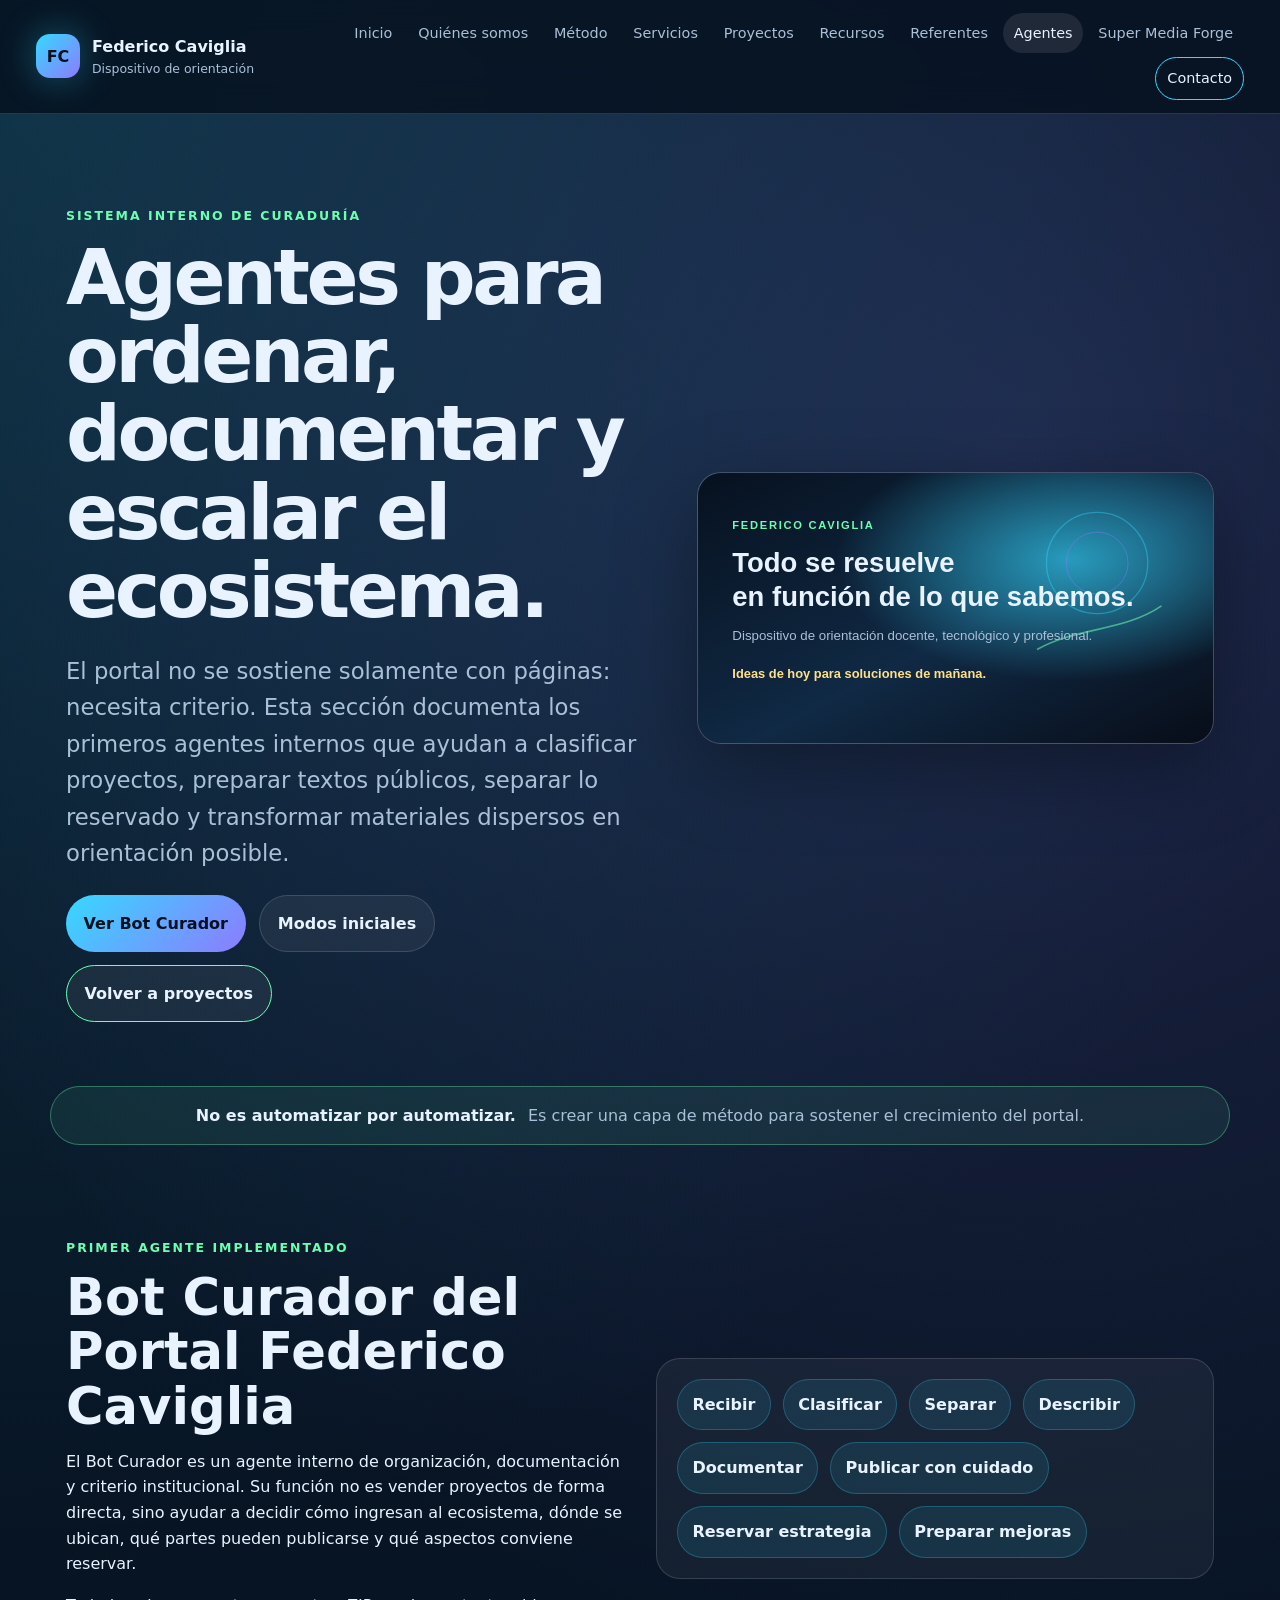
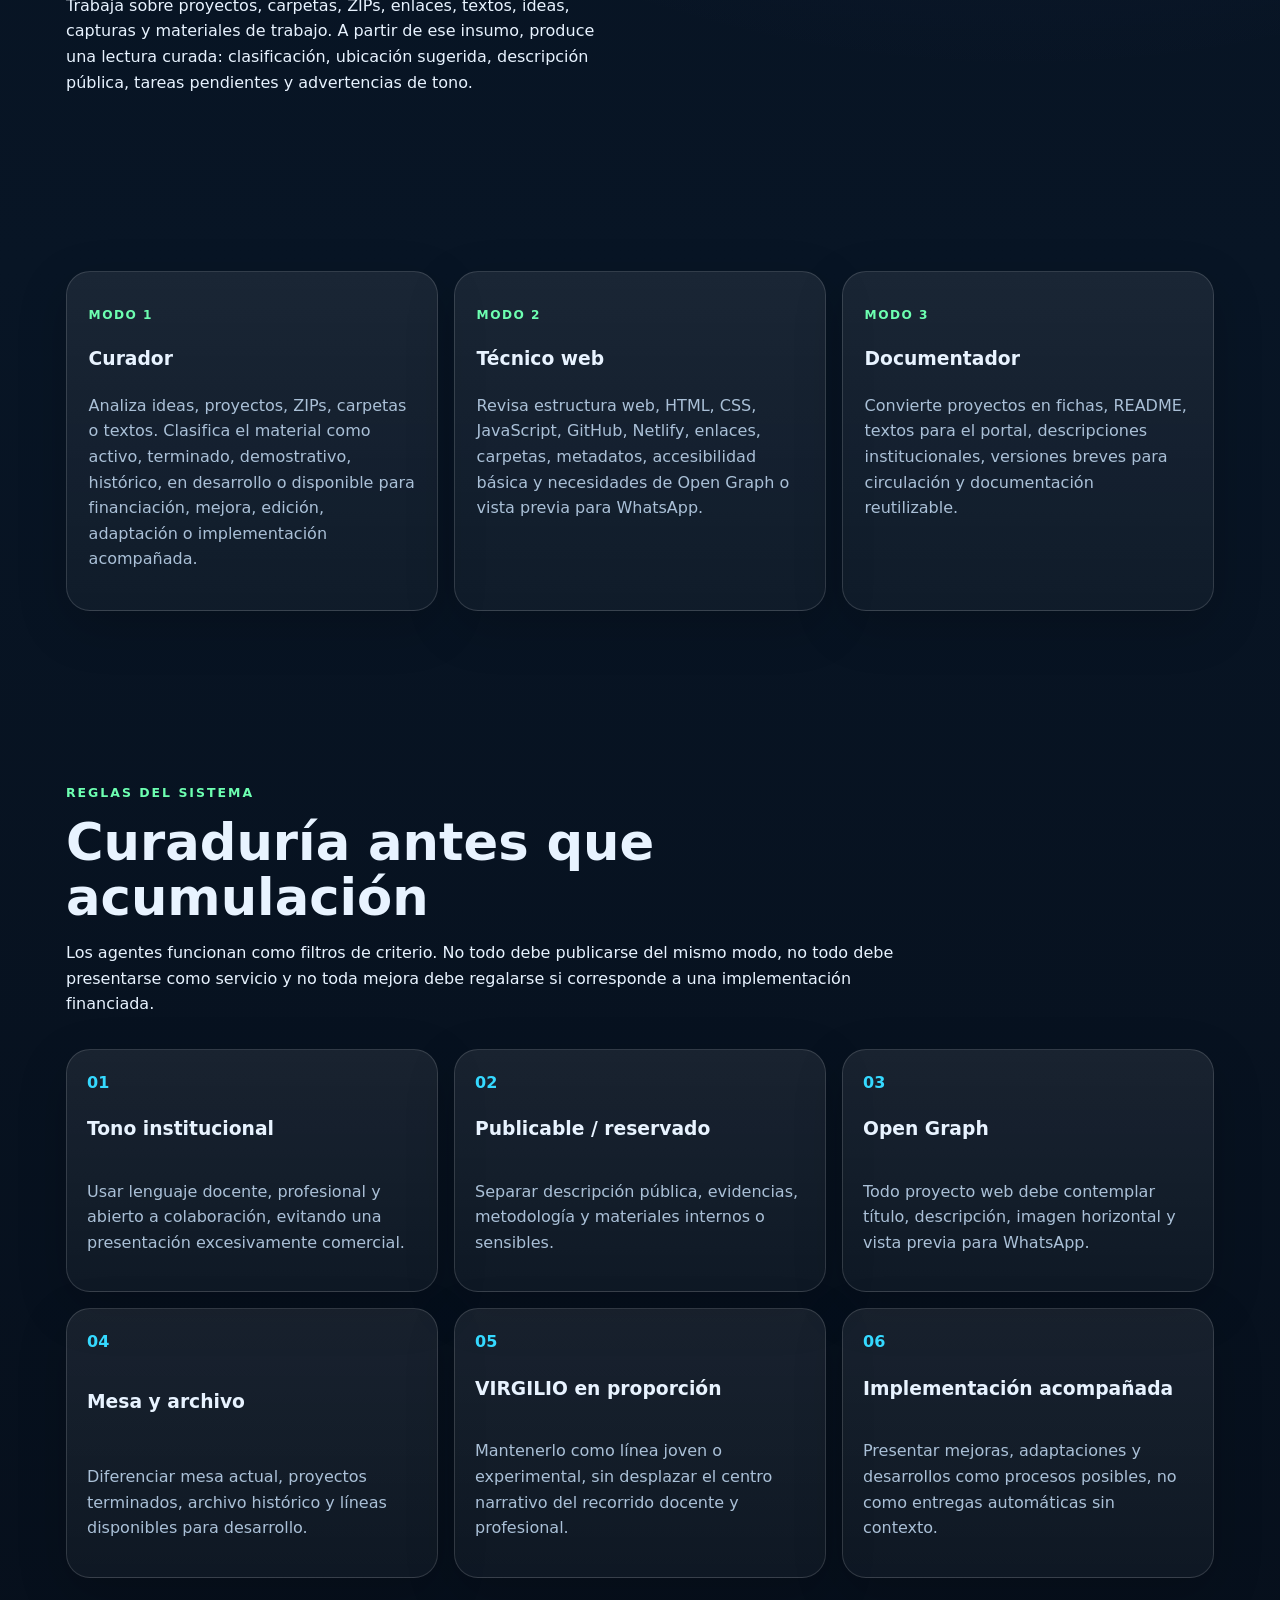
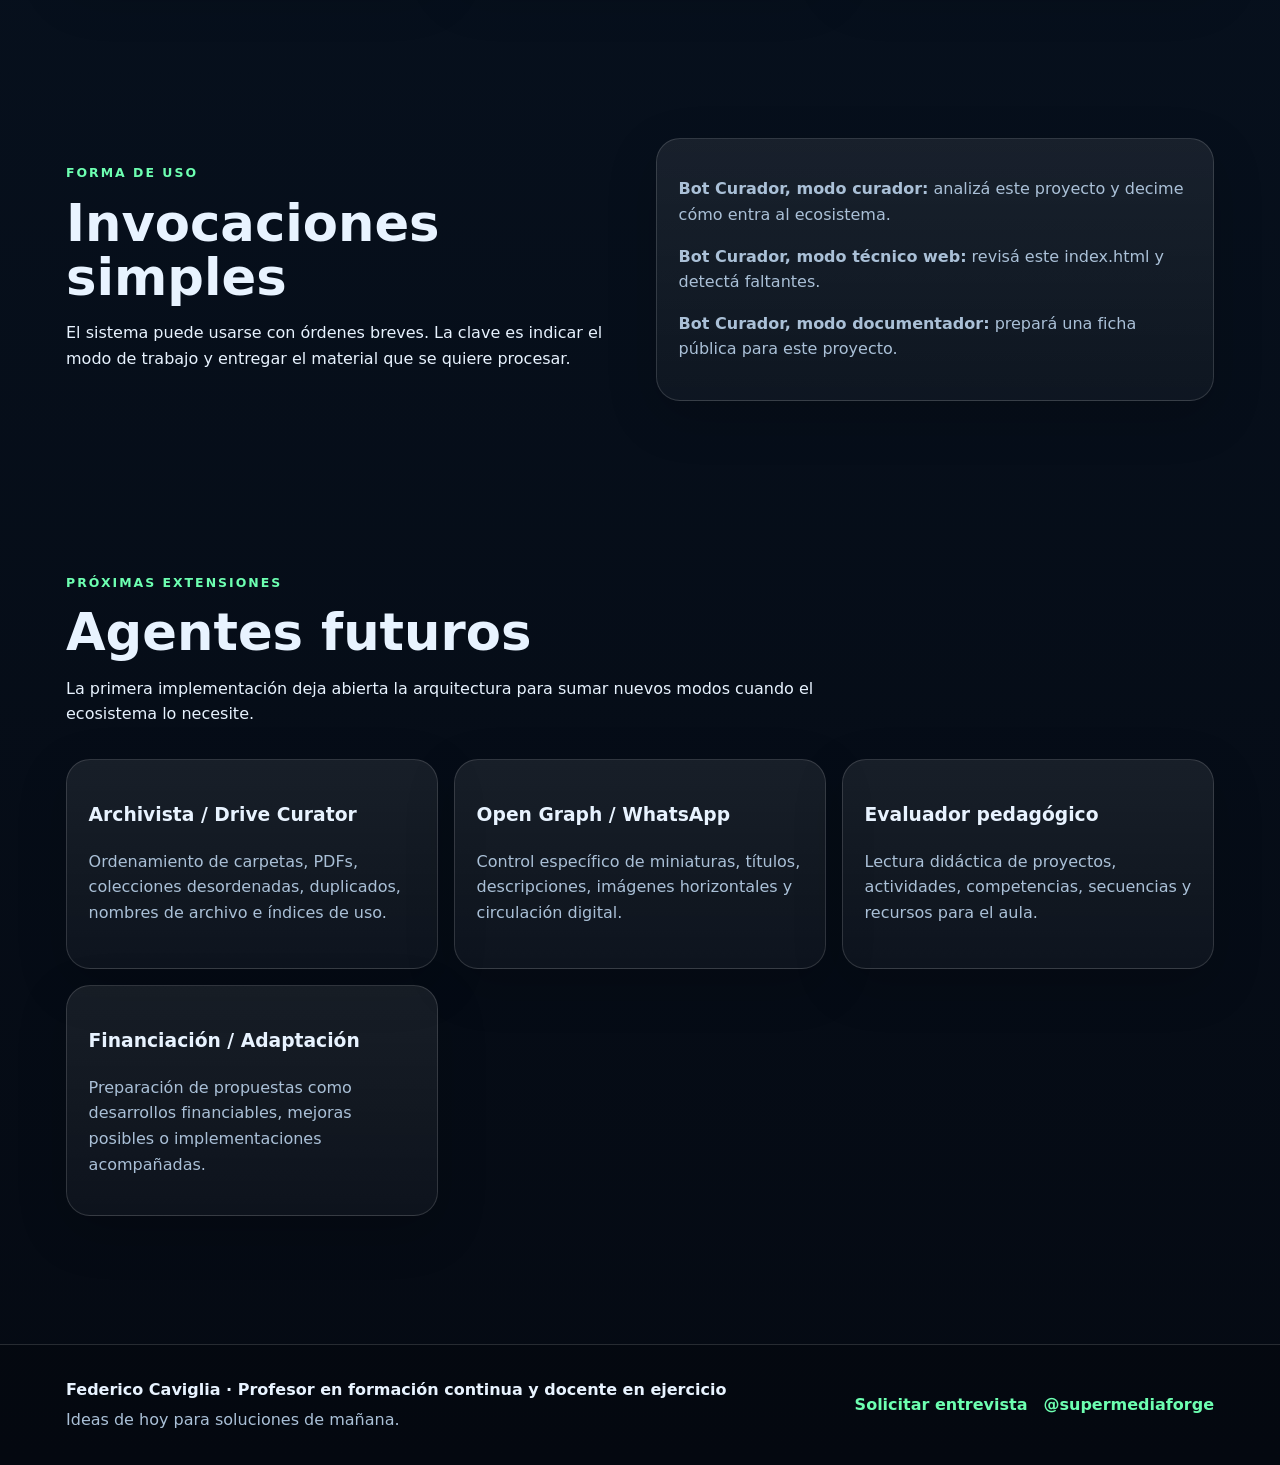
==== pages/agentes.html @ ff5e10d0 "Actualizacion del portal docente" ====
<!DOCTYPE html>
<html lang="es-UY">
<head>
  <meta charset="UTF-8" />
  <meta name="viewport" content="width=device-width, initial-scale=1.0" />
  <title>Agentes internos | Federico Caviglia</title>
  <meta name="description" content="Sistema de agentes internos para curar, documentar y escalar el ecosistema educativo, web y profesional de Federico Caviglia." />
  <meta name="author" content="Federico Caviglia" />
  <meta name="theme-color" content="#07111f" />

  <meta property="og:title" content="Agentes internos | Federico Caviglia" />
  <meta property="og:description" content="Bot Curador, modo técnico web y modo documentador para ordenar proyectos, separar lo publicable de lo reservado y sostener el crecimiento del portal." />
  <meta property="og:type" content="website" />
  <meta property="og:url" content="https://federico-caviglia.netlify.app/pages/agentes.html" />
  <meta property="og:image" content="https://federico-caviglia.netlify.app/assets/img/og-image.svg" />

  <meta name="twitter:card" content="summary_large_image" />
  <meta name="twitter:title" content="Agentes internos | Federico Caviglia" />
  <meta name="twitter:description" content="Sistema de agentes internos para curar, documentar y escalar el ecosistema Federico Caviglia." />
  <meta name="twitter:image" content="https://federico-caviglia.netlify.app/assets/img/og-image.svg" />

  <link rel="preload" href="../assets/css/styles.css" as="style" />
  <link rel="stylesheet" href="../assets/css/styles.css" />
  <script defer src="../assets/js/main.js"></script>
</head>
<body data-page="agentes">
  <a class="skip-link" href="#contenido">Saltar al contenido</a>

  <header class="site-header">
    <nav class="nav-shell" aria-label="Navegación principal">
      <a class="brand" href="../index.html" aria-label="Inicio Federico Caviglia">
        <span class="brand-mark">FC</span>
        <span><strong>Federico Caviglia</strong><small>Dispositivo de orientación</small></span>
      </a>

      <button class="menu-toggle" aria-expanded="false" aria-controls="main-menu" aria-label="Abrir menú">☰</button>

      <div class="main-menu" id="main-menu">
        <a data-nav="inicio" href="../index.html">Inicio</a>
        <a data-nav="quienes-somos" href="quienes-somos.html">Quiénes somos</a>
        <a data-nav="metodo" href="metodo.html">Método</a>
        <a data-nav="servicios" href="servicios.html">Servicios</a>
        <a data-nav="proyectos" href="proyectos.html">Proyectos</a>
        <a data-nav="recursos" href="recursos.html">Recursos</a>
        <a data-nav="referentes" href="referentes.html">Referentes</a>
        <a data-nav="agentes" href="agentes.html">Agentes</a>
        <a data-nav="supermediaforge" href="supermediaforge.html">Super Media Forge</a>
        <a class="nav-cta" data-nav="contacto" href="contacto.html">Contacto</a>
      </div>
    </nav>
  </header>

  <main id="contenido">
    <section class="hero section-pad">
      <div class="hero-copy">
        <p class="eyebrow">Sistema interno de curaduría</p>
        <h1>Agentes para ordenar, documentar y escalar el ecosistema.</h1>
        <p class="lead">El portal no se sostiene solamente con páginas: necesita criterio. Esta sección documenta los primeros agentes internos que ayudan a clasificar proyectos, preparar textos públicos, separar lo reservado y transformar materiales dispersos en orientación posible.</p>
        <div class="hero-actions">
          <a class="btn primary" href="#bot-curador">Ver Bot Curador</a>
          <a class="btn" href="#modos">Modos iniciales</a>
          <a class="btn ghost" href="proyectos.html">Volver a proyectos</a>
        </div>
      </div>

      <div class="hero-visual card-glow">
        <img src="../assets/img/og-image.svg" alt="Imagen conceptual del ecosistema Federico Caviglia" />
      </div>
    </section>

    <section class="concept-ribbon">
      <strong>No es automatizar por automatizar.</strong>
      <span>Es crear una capa de método para sostener el crecimiento del portal.</span>
    </section>

    <section class="section-pad split" id="bot-curador">
      <div>
        <p class="eyebrow">Primer agente implementado</p>
        <h2>Bot Curador del Portal Federico Caviglia</h2>
        <p>El Bot Curador es un agente interno de organización, documentación y criterio institucional. Su función no es vender proyectos de forma directa, sino ayudar a decidir cómo ingresan al ecosistema, dónde se ubican, qué partes pueden publicarse y qué aspectos conviene reservar.</p>
        <p>Trabaja sobre proyectos, carpetas, ZIPs, enlaces, textos, ideas, capturas y materiales de trabajo. A partir de ese insumo, produce una lectura curada: clasificación, ubicación sugerida, descripción pública, tareas pendientes y advertencias de tono.</p>
      </div>

      <div class="method-stack">
        <span>Recibir</span>
        <span>Clasificar</span>
        <span>Separar</span>
        <span>Describir</span>
        <span>Documentar</span>
        <span>Publicar con cuidado</span>
        <span>Reservar estrategia</span>
        <span>Preparar mejoras</span>
      </div>
    </section>

    <section class="section-pad cards-grid" id="modos">
      <article class="card feature">
        <p class="card-tag">Modo 1</p>
        <h3>Curador</h3>
        <p>Analiza ideas, proyectos, ZIPs, carpetas o textos. Clasifica el material como activo, terminado, demostrativo, histórico, en desarrollo o disponible para financiación, mejora, edición, adaptación o implementación acompañada.</p>
      </article>

      <article class="card feature">
        <p class="card-tag">Modo 2</p>
        <h3>Técnico web</h3>
        <p>Revisa estructura web, HTML, CSS, JavaScript, GitHub, Netlify, enlaces, carpetas, metadatos, accesibilidad básica y necesidades de Open Graph o vista previa para WhatsApp.</p>
      </article>

      <article class="card feature">
        <p class="card-tag">Modo 3</p>
        <h3>Documentador</h3>
        <p>Convierte proyectos en fichas, README, textos para el portal, descripciones institucionales, versiones breves para circulación y documentación reutilizable.</p>
      </article>
    </section>

    <section class="section-pad">
      <div class="section-head">
        <p class="eyebrow">Reglas del sistema</p>
        <h2>Curaduría antes que acumulación</h2>
        <p>Los agentes funcionan como filtros de criterio. No todo debe publicarse del mismo modo, no todo debe presentarse como servicio y no toda mejora debe regalarse si corresponde a una implementación financiada.</p>
      </div>

      <div class="compact-grid">
        <article class="portal-card"><span>01</span><h3>Tono institucional</h3><p>Usar lenguaje docente, profesional y abierto a colaboración, evitando una presentación excesivamente comercial.</p></article>
        <article class="portal-card"><span>02</span><h3>Publicable / reservado</h3><p>Separar descripción pública, evidencias, metodología y materiales internos o sensibles.</p></article>
        <article class="portal-card"><span>03</span><h3>Open Graph</h3><p>Todo proyecto web debe contemplar título, descripción, imagen horizontal y vista previa para WhatsApp.</p></article>
        <article class="portal-card"><span>04</span><h3>Mesa y archivo</h3><p>Diferenciar mesa actual, proyectos terminados, archivo histórico y líneas disponibles para desarrollo.</p></article>
        <article class="portal-card"><span>05</span><h3>VIRGILIO en proporción</h3><p>Mantenerlo como línea joven o experimental, sin desplazar el centro narrativo del recorrido docente y profesional.</p></article>
        <article class="portal-card"><span>06</span><h3>Implementación acompañada</h3><p>Presentar mejoras, adaptaciones y desarrollos como procesos posibles, no como entregas automáticas sin contexto.</p></article>
      </div>
    </section>

    <section class="section-pad split">
      <div>
        <p class="eyebrow">Forma de uso</p>
        <h2>Invocaciones simples</h2>
        <p>El sistema puede usarse con órdenes breves. La clave es indicar el modo de trabajo y entregar el material que se quiere procesar.</p>
      </div>

      <div class="card feature">
        <p><strong>Bot Curador, modo curador:</strong> analizá este proyecto y decime cómo entra al ecosistema.</p>
        <p><strong>Bot Curador, modo técnico web:</strong> revisá este index.html y detectá faltantes.</p>
        <p><strong>Bot Curador, modo documentador:</strong> prepará una ficha pública para este proyecto.</p>
      </div>
    </section>

    <section class="section-pad">
      <div class="section-head">
        <p class="eyebrow">Próximas extensiones</p>
        <h2>Agentes futuros</h2>
        <p>La primera implementación deja abierta la arquitectura para sumar nuevos modos cuando el ecosistema lo necesite.</p>
      </div>

      <div class="cards-grid">
        <article class="card"><h3>Archivista / Drive Curator</h3><p>Ordenamiento de carpetas, PDFs, colecciones desordenadas, duplicados, nombres de archivo e índices de uso.</p></article>
        <article class="card"><h3>Open Graph / WhatsApp</h3><p>Control específico de miniaturas, títulos, descripciones, imágenes horizontales y circulación digital.</p></article>
        <article class="card"><h3>Evaluador pedagógico</h3><p>Lectura didáctica de proyectos, actividades, competencias, secuencias y recursos para el aula.</p></article>
        <article class="card"><h3>Financiación / Adaptación</h3><p>Preparación de propuestas como desarrollos financiables, mejoras posibles o implementaciones acompañadas.</p></article>
      </div>
    </section>
  </main>

  <footer class="site-footer">
    <div class="footer-grid">
      <div>
        <strong>Federico Caviglia · Profesor en formación continua y docente en ejercicio</strong>
        <p>Ideas de hoy para soluciones de mañana.</p>
      </div>
      <div class="footer-links">
        <a href="mailto:federico.caviglia@docente.ceibail.edu.uy?subject=Solicitud%20de%20entrevista&body=Hola%20Federico%2C%20quiero%20conversar%20sobre%20un%20proyecto.%0A%0ANombre%3A%0ATipo%20de%20proyecto%3A%0AObjetivo%20principal%3A%0AMateriales%20disponibles%3A">Solicitar entrevista</a>
        <a href="https://youtube.com/@supermediaforge" target="_blank" rel="noopener">@supermediaforge</a>
      </div>
    </div>
  </footer>
</body>
</html>
---- assets/css/styles.css ----
:root{--bg:#07111f;--bg2:#050a13;--panel:#0d1c31;--panel2:#102944;--text:#e8f3ff;--muted:#aac0d7;--cyan:#35d9ff;--violet:#8d7bff;--green:#6dffb1;--gold:#ffe08a;--line:rgba(255,255,255,.14);--shadow:0 24px 80px rgba(0,0,0,.35);--radius:24px}*{box-sizing:border-box}html{scroll-behavior:smooth}body{margin:0;font-family:Inter,system-ui,-apple-system,Segoe UI,Roboto,Arial,sans-serif;background:radial-gradient(circle at top left,rgba(53,217,255,.18),transparent 32%),radial-gradient(circle at 80% 10%,rgba(141,123,255,.18),transparent 28%),linear-gradient(180deg,#06101e,#081525 40%,var(--bg2));color:var(--text);line-height:1.6}.skip-link{position:absolute;left:-999px}.skip-link:focus{left:1rem;top:1rem;z-index:100;background:#fff;color:#000;padding:.5rem 1rem;border-radius:10px}.site-header{position:sticky;top:0;z-index:20;background:rgba(7,17,31,.84);backdrop-filter:blur(16px);border-bottom:1px solid var(--line)}.nav-shell{max-width:1240px;margin:auto;padding:.8rem 1rem;display:flex;align-items:center;justify-content:space-between;gap:1rem}.brand{display:flex;gap:.75rem;align-items:center;color:var(--text);text-decoration:none;min-width:245px}.brand-mark{width:44px;height:44px;border-radius:14px;display:grid;place-items:center;background:linear-gradient(135deg,var(--cyan),var(--violet));color:#07111f;font-weight:900;box-shadow:0 0 35px rgba(53,217,255,.35)}.brand small{display:block;color:var(--muted);font-size:.78rem}.main-menu{display:flex;gap:.25rem;align-items:center;flex-wrap:wrap;justify-content:flex-end}.main-menu a{color:var(--muted);text-decoration:none;padding:.55rem .68rem;border-radius:999px;font-size:.9rem}.main-menu a:hover,.main-menu a.active{color:var(--text);background:rgba(255,255,255,.09)}.nav-cta{border:1px solid var(--cyan);color:var(--text)!important}.menu-toggle{display:none;background:transparent;color:var(--text);border:1px solid var(--line);border-radius:12px;font-size:1.4rem;padding:.35rem .65rem}.section-pad{max-width:1180px;margin:auto;padding:5rem 1rem}.hero{display:grid;grid-template-columns:1.06fr .94fr;gap:3rem;align-items:center;min-height:76vh}.eyebrow{text-transform:uppercase;letter-spacing:.16em;color:var(--green);font-size:.78rem;font-weight:800}.hero h1,.page-hero h1{font-size:clamp(2.35rem,6vw,5.25rem);line-height:1.02;margin:.3rem 0 1.2rem;letter-spacing:-.045em}.page-hero{padding-bottom:3rem}.lead{font-size:clamp(1.08rem,2vw,1.42rem);color:var(--muted);max-width:840px}.hero-actions{display:flex;flex-wrap:wrap;gap:.85rem;margin-top:1.5rem}.btn{display:inline-flex;align-items:center;justify-content:center;padding:.9rem 1.1rem;border-radius:999px;border:1px solid var(--line);color:var(--text);text-decoration:none;font-weight:800;background:rgba(255,255,255,.06)}.btn:hover{transform:translateY(-1px);background:rgba(255,255,255,.1)}.btn.primary{background:linear-gradient(135deg,var(--cyan),var(--violet));color:#06101e;border:0}.btn.ghost{border-color:var(--green)}.card-glow{border:1px solid var(--line);border-radius:var(--radius);background:linear-gradient(180deg,rgba(255,255,255,.08),rgba(255,255,255,.03));box-shadow:var(--shadow);overflow:hidden}.hero-visual img{display:block;width:100%;height:auto}.concept-ribbon{max-width:1180px;margin:-1rem auto 0;padding:1rem 1.25rem;border:1px solid rgba(109,255,177,.35);border-radius:999px;background:rgba(109,255,177,.08);display:flex;gap:.75rem;flex-wrap:wrap;align-items:center;justify-content:center;color:var(--muted)}.concept-ribbon strong{color:var(--text)}.section-head{max-width:840px;margin-bottom:2rem}.section-head h2,.split h2,.featured-service h2{font-size:clamp(1.9rem,4vw,3.2rem);line-height:1.06;margin:.2rem 0 1rem}.split{display:grid;grid-template-columns:1fr 1fr;gap:2rem;align-items:center}.method-stack{display:flex;flex-wrap:wrap;gap:.75rem;padding:1.25rem;border:1px solid var(--line);border-radius:var(--radius);background:rgba(255,255,255,.05)}.method-stack span{padding:.75rem .9rem;border-radius:999px;background:rgba(53,217,255,.1);border:1px solid rgba(53,217,255,.25);font-weight:800}.carousel{position:relative;border:1px solid var(--line);border-radius:var(--radius);background:linear-gradient(135deg,rgba(53,217,255,.10),rgba(141,123,255,.10));overflow:hidden;box-shadow:var(--shadow)}.slides{min-height:260px;display:grid}.slide{grid-area:1/1;padding:3rem;opacity:0;transform:translateX(20px);transition:.35s ease;pointer-events:none}.slide.active{opacity:1;transform:translateX(0);pointer-events:auto}.slide h3{font-size:2rem;margin:.2rem 0}.slide p{color:var(--muted);font-size:1.1rem}.slide a{color:var(--green);font-weight:800}.carousel-btn{position:absolute;top:50%;transform:translateY(-50%);z-index:2;width:44px;height:44px;border-radius:50%;border:1px solid var(--line);background:rgba(7,17,31,.8);color:var(--text);font-size:2rem}.carousel-btn.prev{left:1rem}.carousel-btn.next{right:1rem}.compact-grid,.cards-grid{display:grid;grid-template-columns:repeat(3,1fr);gap:1rem}.portal-card,.card,.featured-service,.three-cols article,.reference-groups article,.quote-card{border:1px solid var(--line);border-radius:var(--radius);background:linear-gradient(180deg,rgba(255,255,255,.075),rgba(255,255,255,.035));box-shadow:0 16px 50px rgba(0,0,0,.18)}.portal-card{padding:1.25rem;color:var(--text);text-decoration:none;min-height:210px;display:flex;flex-direction:column;justify-content:space-between}.portal-card:hover,.card:hover{border-color:rgba(53,217,255,.45);transform:translateY(-2px)}.portal-card span,.process article span{color:var(--cyan);font-weight:900}.portal-card p,.card p,.three-cols p,.reference-groups p{color:var(--muted)}.card{padding:1.35rem;min-height:210px}.card.feature{min-height:260px}.card-tag{color:var(--green)!important;text-transform:uppercase;letter-spacing:.12em;font-size:.76rem;font-weight:900}.featured-service{padding:2rem}.price{font-size:1.7rem;font-weight:900;color:var(--gold)}.price span{display:block;font-size:1rem;color:var(--muted);font-weight:600}.note{font-size:.95rem;color:var(--muted)}.three-cols{display:grid;grid-template-columns:repeat(3,1fr);gap:1rem}.three-cols article{padding:1.25rem}.process{display:grid;grid-template-columns:repeat(4,1fr);gap:1rem}.process article{border:1px solid var(--line);border-radius:var(--radius);padding:1.25rem;background:rgba(255,255,255,.055)}.reference-groups{display:grid;grid-template-columns:1fr 1fr;gap:1rem}.reference-groups article{padding:1.35rem}.quote-card{padding:2rem;font-size:1.5rem;color:var(--text)}.map-card{border:1px solid var(--line);border-radius:var(--radius);overflow:hidden;min-height:360px;box-shadow:var(--shadow)}.map-card iframe{width:100%;height:360px;border:0;display:block}.site-footer{border-top:1px solid var(--line);background:rgba(0,0,0,.18);margin-top:3rem}.footer-grid{max-width:1180px;margin:auto;padding:2rem 1rem;display:flex;justify-content:space-between;gap:1rem;align-items:center}.footer-grid p{color:var(--muted);margin:.3rem 0 0}.footer-links{display:flex;gap:1rem;flex-wrap:wrap}.footer-links a{color:var(--green);font-weight:800;text-decoration:none}@media(max-width:980px){.menu-toggle{display:block}.main-menu{display:none;position:absolute;left:1rem;right:1rem;top:72px;padding:1rem;border:1px solid var(--line);border-radius:20px;background:rgba(7,17,31,.98);box-shadow:var(--shadow)}.main-menu.open{display:grid}.main-menu a{padding:.8rem}.hero,.split{grid-template-columns:1fr}.hero{min-height:auto}.compact-grid,.cards-grid,.three-cols,.process,.reference-groups{grid-template-columns:1fr 1fr}.section-pad{padding:3.5rem 1rem}.concept-ribbon{border-radius:22px;margin:0 1rem}}@media(max-width:640px){.compact-grid,.cards-grid,.three-cols,.process,.reference-groups{grid-template-columns:1fr}.brand{min-width:auto}.brand strong{font-size:.95rem}.brand small{font-size:.72rem}.slide{padding:2.6rem 1.4rem}.carousel-btn{display:none}.footer-grid{display:block}.hero-actions .btn{width:100%}.hero h1,.page-hero h1{font-size:2.45rem}}
---- assets/css/styles.css ----
:root{--bg:#07111f;--bg2:#050a13;--panel:#0d1c31;--panel2:#102944;--text:#e8f3ff;--muted:#aac0d7;--cyan:#35d9ff;--violet:#8d7bff;--green:#6dffb1;--gold:#ffe08a;--line:rgba(255,255,255,.14);--shadow:0 24px 80px rgba(0,0,0,.35);--radius:24px}*{box-sizing:border-box}html{scroll-behavior:smooth}body{margin:0;font-family:Inter,system-ui,-apple-system,Segoe UI,Roboto,Arial,sans-serif;background:radial-gradient(circle at top left,rgba(53,217,255,.18),transparent 32%),radial-gradient(circle at 80% 10%,rgba(141,123,255,.18),transparent 28%),linear-gradient(180deg,#06101e,#081525 40%,var(--bg2));color:var(--text);line-height:1.6}.skip-link{position:absolute;left:-999px}.skip-link:focus{left:1rem;top:1rem;z-index:100;background:#fff;color:#000;padding:.5rem 1rem;border-radius:10px}.site-header{position:sticky;top:0;z-index:20;background:rgba(7,17,31,.84);backdrop-filter:blur(16px);border-bottom:1px solid var(--line)}.nav-shell{max-width:1240px;margin:auto;padding:.8rem 1rem;display:flex;align-items:center;justify-content:space-between;gap:1rem}.brand{display:flex;gap:.75rem;align-items:center;color:var(--text);text-decoration:none;min-width:245px}.brand-mark{width:44px;height:44px;border-radius:14px;display:grid;place-items:center;background:linear-gradient(135deg,var(--cyan),var(--violet));color:#07111f;font-weight:900;box-shadow:0 0 35px rgba(53,217,255,.35)}.brand small{display:block;color:var(--muted);font-size:.78rem}.main-menu{display:flex;gap:.25rem;align-items:center;flex-wrap:wrap;justify-content:flex-end}.main-menu a{color:var(--muted);text-decoration:none;padding:.55rem .68rem;border-radius:999px;font-size:.9rem}.main-menu a:hover,.main-menu a.active{color:var(--text);background:rgba(255,255,255,.09)}.nav-cta{border:1px solid var(--cyan);color:var(--text)!important}.menu-toggle{display:none;background:transparent;color:var(--text);border:1px solid var(--line);border-radius:12px;font-size:1.4rem;padding:.35rem .65rem}.section-pad{max-width:1180px;margin:auto;padding:5rem 1rem}.hero{display:grid;grid-template-columns:1.06fr .94fr;gap:3rem;align-items:center;min-height:76vh}.eyebrow{text-transform:uppercase;letter-spacing:.16em;color:var(--green);font-size:.78rem;font-weight:800}.hero h1,.page-hero h1{font-size:clamp(2.35rem,6vw,5.25rem);line-height:1.02;margin:.3rem 0 1.2rem;letter-spacing:-.045em}.page-hero{padding-bottom:3rem}.lead{font-size:clamp(1.08rem,2vw,1.42rem);color:var(--muted);max-width:840px}.hero-actions{display:flex;flex-wrap:wrap;gap:.85rem;margin-top:1.5rem}.btn{display:inline-flex;align-items:center;justify-content:center;padding:.9rem 1.1rem;border-radius:999px;border:1px solid var(--line);color:var(--text);text-decoration:none;font-weight:800;background:rgba(255,255,255,.06)}.btn:hover{transform:translateY(-1px);background:rgba(255,255,255,.1)}.btn.primary{background:linear-gradient(135deg,var(--cyan),var(--violet));color:#06101e;border:0}.btn.ghost{border-color:var(--green)}.card-glow{border:1px solid var(--line);border-radius:var(--radius);background:linear-gradient(180deg,rgba(255,255,255,.08),rgba(255,255,255,.03));box-shadow:var(--shadow);overflow:hidden}.hero-visual img{display:block;width:100%;height:auto}.concept-ribbon{max-width:1180px;margin:-1rem auto 0;padding:1rem 1.25rem;border:1px solid rgba(109,255,177,.35);border-radius:999px;background:rgba(109,255,177,.08);display:flex;gap:.75rem;flex-wrap:wrap;align-items:center;justify-content:center;color:var(--muted)}.concept-ribbon strong{color:var(--text)}.section-head{max-width:840px;margin-bottom:2rem}.section-head h2,.split h2,.featured-service h2{font-size:clamp(1.9rem,4vw,3.2rem);line-height:1.06;margin:.2rem 0 1rem}.split{display:grid;grid-template-columns:1fr 1fr;gap:2rem;align-items:center}.method-stack{display:flex;flex-wrap:wrap;gap:.75rem;padding:1.25rem;border:1px solid var(--line);border-radius:var(--radius);background:rgba(255,255,255,.05)}.method-stack span{padding:.75rem .9rem;border-radius:999px;background:rgba(53,217,255,.1);border:1px solid rgba(53,217,255,.25);font-weight:800}.carousel{position:relative;border:1px solid var(--line);border-radius:var(--radius);background:linear-gradient(135deg,rgba(53,217,255,.10),rgba(141,123,255,.10));overflow:hidden;box-shadow:var(--shadow)}.slides{min-height:260px;display:grid}.slide{grid-area:1/1;padding:3rem;opacity:0;transform:translateX(20px);transition:.35s ease;pointer-events:none}.slide.active{opacity:1;transform:translateX(0);pointer-events:auto}.slide h3{font-size:2rem;margin:.2rem 0}.slide p{color:var(--muted);font-size:1.1rem}.slide a{color:var(--green);font-weight:800}.carousel-btn{position:absolute;top:50%;transform:translateY(-50%);z-index:2;width:44px;height:44px;border-radius:50%;border:1px solid var(--line);background:rgba(7,17,31,.8);color:var(--text);font-size:2rem}.carousel-btn.prev{left:1rem}.carousel-btn.next{right:1rem}.compact-grid,.cards-grid{display:grid;grid-template-columns:repeat(3,1fr);gap:1rem}.portal-card,.card,.featured-service,.three-cols article,.reference-groups article,.quote-card{border:1px solid var(--line);border-radius:var(--radius);background:linear-gradient(180deg,rgba(255,255,255,.075),rgba(255,255,255,.035));box-shadow:0 16px 50px rgba(0,0,0,.18)}.portal-card{padding:1.25rem;color:var(--text);text-decoration:none;min-height:210px;display:flex;flex-direction:column;justify-content:space-between}.portal-card:hover,.card:hover{border-color:rgba(53,217,255,.45);transform:translateY(-2px)}.portal-card span,.process article span{color:var(--cyan);font-weight:900}.portal-card p,.card p,.three-cols p,.reference-groups p{color:var(--muted)}.card{padding:1.35rem;min-height:210px}.card.feature{min-height:260px}.card-tag{color:var(--green)!important;text-transform:uppercase;letter-spacing:.12em;font-size:.76rem;font-weight:900}.featured-service{padding:2rem}.price{font-size:1.7rem;font-weight:900;color:var(--gold)}.price span{display:block;font-size:1rem;color:var(--muted);font-weight:600}.note{font-size:.95rem;color:var(--muted)}.three-cols{display:grid;grid-template-columns:repeat(3,1fr);gap:1rem}.three-cols article{padding:1.25rem}.process{display:grid;grid-template-columns:repeat(4,1fr);gap:1rem}.process article{border:1px solid var(--line);border-radius:var(--radius);padding:1.25rem;background:rgba(255,255,255,.055)}.reference-groups{display:grid;grid-template-columns:1fr 1fr;gap:1rem}.reference-groups article{padding:1.35rem}.quote-card{padding:2rem;font-size:1.5rem;color:var(--text)}.map-card{border:1px solid var(--line);border-radius:var(--radius);overflow:hidden;min-height:360px;box-shadow:var(--shadow)}.map-card iframe{width:100%;height:360px;border:0;display:block}.site-footer{border-top:1px solid var(--line);background:rgba(0,0,0,.18);margin-top:3rem}.footer-grid{max-width:1180px;margin:auto;padding:2rem 1rem;display:flex;justify-content:space-between;gap:1rem;align-items:center}.footer-grid p{color:var(--muted);margin:.3rem 0 0}.footer-links{display:flex;gap:1rem;flex-wrap:wrap}.footer-links a{color:var(--green);font-weight:800;text-decoration:none}@media(max-width:980px){.menu-toggle{display:block}.main-menu{display:none;position:absolute;left:1rem;right:1rem;top:72px;padding:1rem;border:1px solid var(--line);border-radius:20px;background:rgba(7,17,31,.98);box-shadow:var(--shadow)}.main-menu.open{display:grid}.main-menu a{padding:.8rem}.hero,.split{grid-template-columns:1fr}.hero{min-height:auto}.compact-grid,.cards-grid,.three-cols,.process,.reference-groups{grid-template-columns:1fr 1fr}.section-pad{padding:3.5rem 1rem}.concept-ribbon{border-radius:22px;margin:0 1rem}}@media(max-width:640px){.compact-grid,.cards-grid,.three-cols,.process,.reference-groups{grid-template-columns:1fr}.brand{min-width:auto}.brand strong{font-size:.95rem}.brand small{font-size:.72rem}.slide{padding:2.6rem 1.4rem}.carousel-btn{display:none}.footer-grid{display:block}.hero-actions .btn{width:100%}.hero h1,.page-hero h1{font-size:2.45rem}}
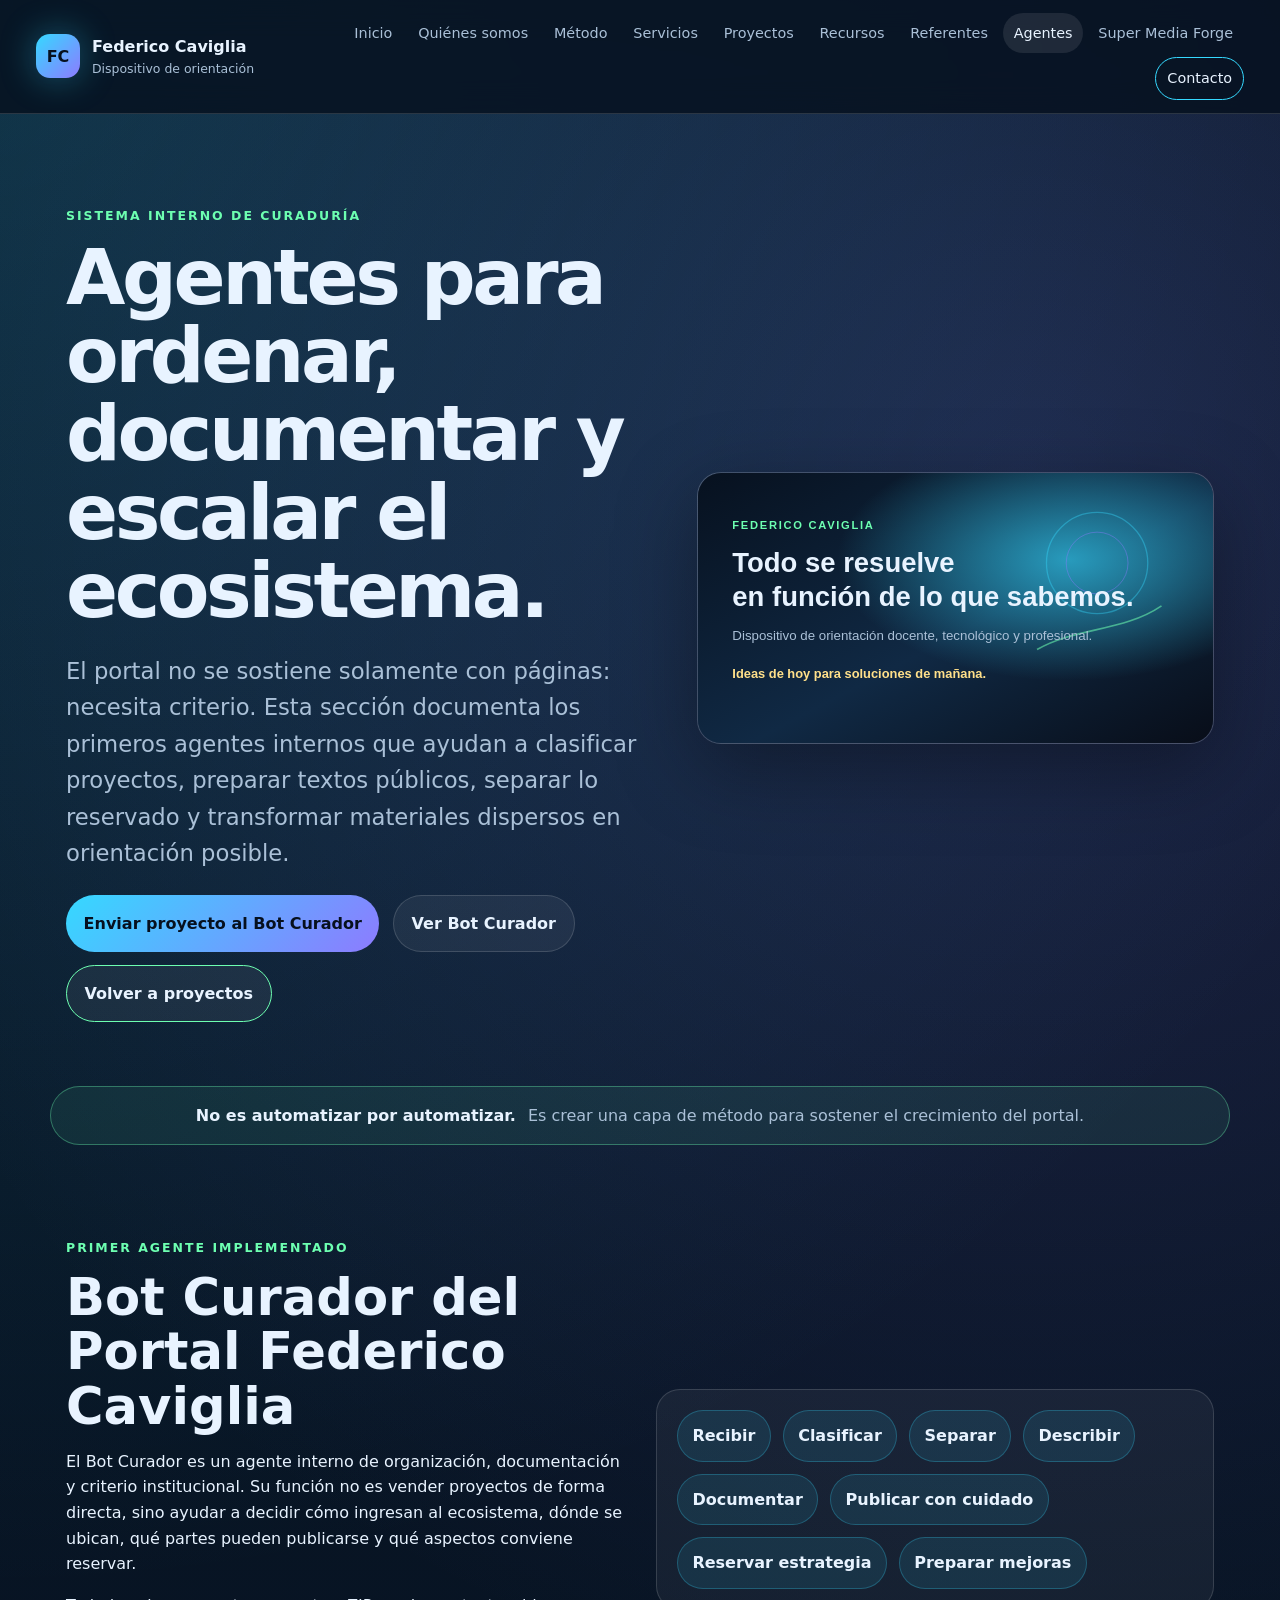
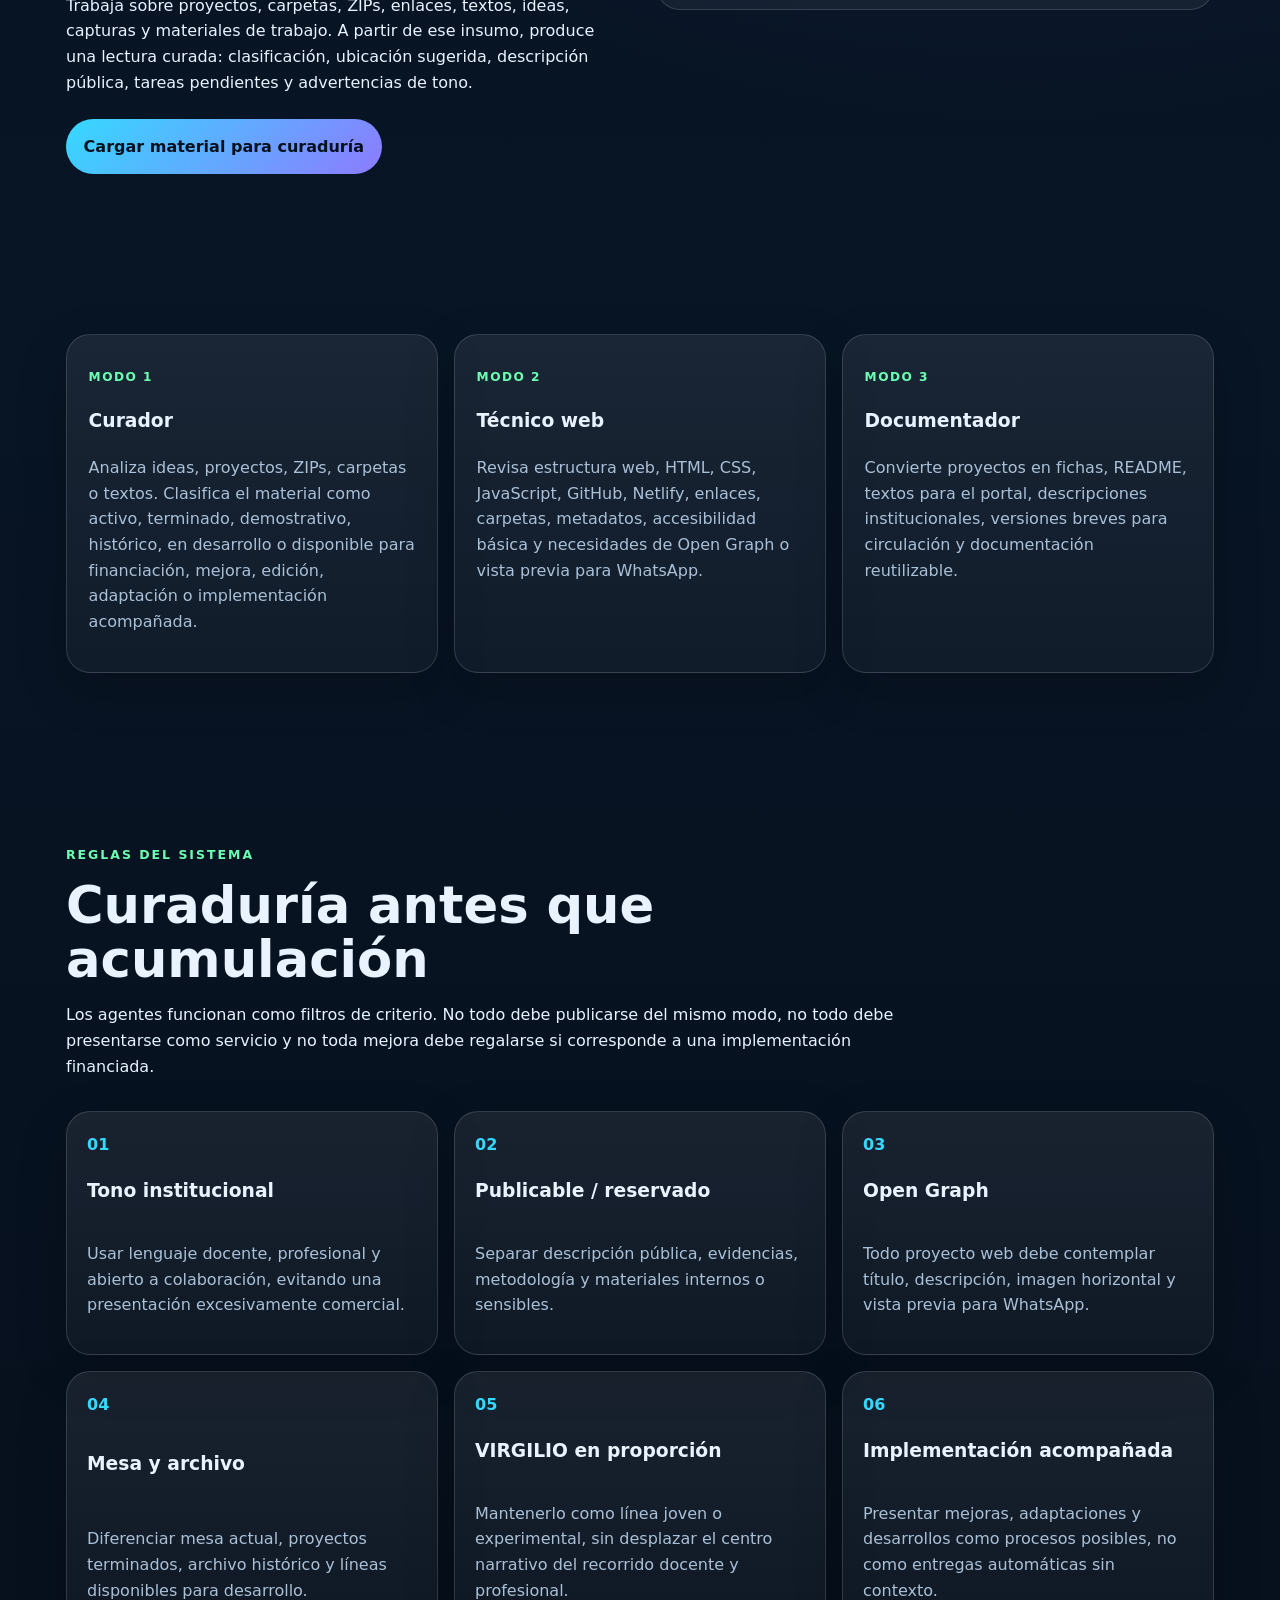
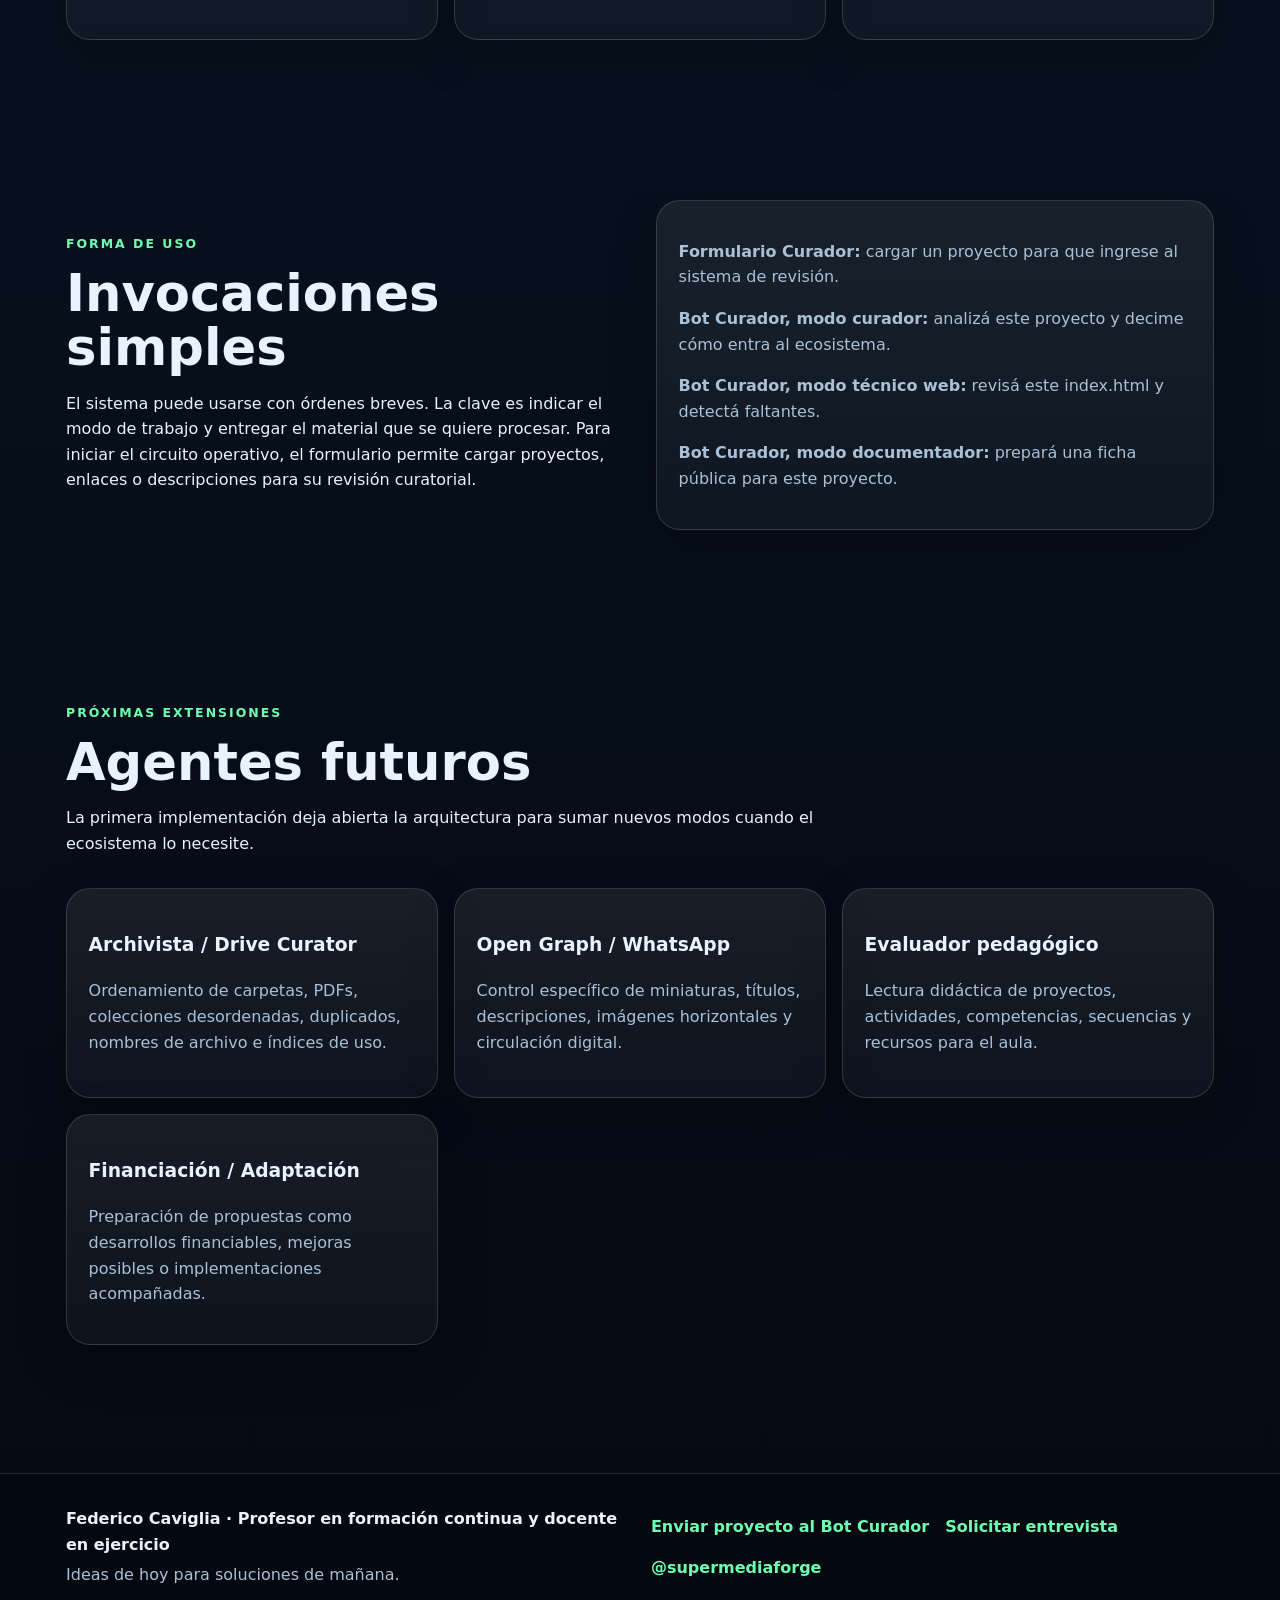
==== commit 9c554d4a: "Agregar formulario del Bot Curador al portal" ====
--- a/pages/agentes.html
+++ b/pages/agentes.html
@@ -57,8 +57,8 @@
         <h1>Agentes para ordenar, documentar y escalar el ecosistema.</h1>
         <p class="lead">El portal no se sostiene solamente con páginas: necesita criterio. Esta sección documenta los primeros agentes internos que ayudan a clasificar proyectos, preparar textos públicos, separar lo reservado y transformar materiales dispersos en orientación posible.</p>
         <div class="hero-actions">
-          <a class="btn primary" href="#bot-curador">Ver Bot Curador</a>
-          <a class="btn" href="#modos">Modos iniciales</a>
+          <a class="btn primary" href="https://docs.google.com/forms/d/e/1FAIpQLSdJRV39Q-cDWu6ZUZKjsTkbuO1ML7arV1VMJ98eSpNtuzqNmQ/viewform" target="_blank" rel="noopener">Enviar proyecto al Bot Curador</a>
+          <a class="btn" href="#bot-curador">Ver Bot Curador</a>
           <a class="btn ghost" href="proyectos.html">Volver a proyectos</a>
         </div>
       </div>
@@ -79,6 +79,9 @@
         <h2>Bot Curador del Portal Federico Caviglia</h2>
         <p>El Bot Curador es un agente interno de organización, documentación y criterio institucional. Su función no es vender proyectos de forma directa, sino ayudar a decidir cómo ingresan al ecosistema, dónde se ubican, qué partes pueden publicarse y qué aspectos conviene reservar.</p>
         <p>Trabaja sobre proyectos, carpetas, ZIPs, enlaces, textos, ideas, capturas y materiales de trabajo. A partir de ese insumo, produce una lectura curada: clasificación, ubicación sugerida, descripción pública, tareas pendientes y advertencias de tono.</p>
+        <div class="hero-actions">
+          <a class="btn primary" href="https://docs.google.com/forms/d/e/1FAIpQLSdJRV39Q-cDWu6ZUZKjsTkbuO1ML7arV1VMJ98eSpNtuzqNmQ/viewform" target="_blank" rel="noopener">Cargar material para curaduría</a>
+        </div>
       </div>
 
       <div class="method-stack">
@@ -134,10 +137,11 @@
       <div>
         <p class="eyebrow">Forma de uso</p>
         <h2>Invocaciones simples</h2>
-        <p>El sistema puede usarse con órdenes breves. La clave es indicar el modo de trabajo y entregar el material que se quiere procesar.</p>
+        <p>El sistema puede usarse con órdenes breves. La clave es indicar el modo de trabajo y entregar el material que se quiere procesar. Para iniciar el circuito operativo, el formulario permite cargar proyectos, enlaces o descripciones para su revisión curatorial.</p>
       </div>
 
       <div class="card feature">
+        <p><strong>Formulario Curador:</strong> cargar un proyecto para que ingrese al sistema de revisión.</p>
         <p><strong>Bot Curador, modo curador:</strong> analizá este proyecto y decime cómo entra al ecosistema.</p>
         <p><strong>Bot Curador, modo técnico web:</strong> revisá este index.html y detectá faltantes.</p>
         <p><strong>Bot Curador, modo documentador:</strong> prepará una ficha pública para este proyecto.</p>
@@ -167,6 +171,7 @@
         <p>Ideas de hoy para soluciones de mañana.</p>
       </div>
       <div class="footer-links">
+        <a href="https://docs.google.com/forms/d/e/1FAIpQLSdJRV39Q-cDWu6ZUZKjsTkbuO1ML7arV1VMJ98eSpNtuzqNmQ/viewform" target="_blank" rel="noopener">Enviar proyecto al Bot Curador</a>
         <a href="mailto:federico.caviglia@docente.ceibail.edu.uy?subject=Solicitud%20de%20entrevista&body=Hola%20Federico%2C%20quiero%20conversar%20sobre%20un%20proyecto.%0A%0ANombre%3A%0ATipo%20de%20proyecto%3A%0AObjetivo%20principal%3A%0AMateriales%20disponibles%3A">Solicitar entrevista</a>
         <a href="https://youtube.com/@supermediaforge" target="_blank" rel="noopener">@supermediaforge</a>
       </div>
